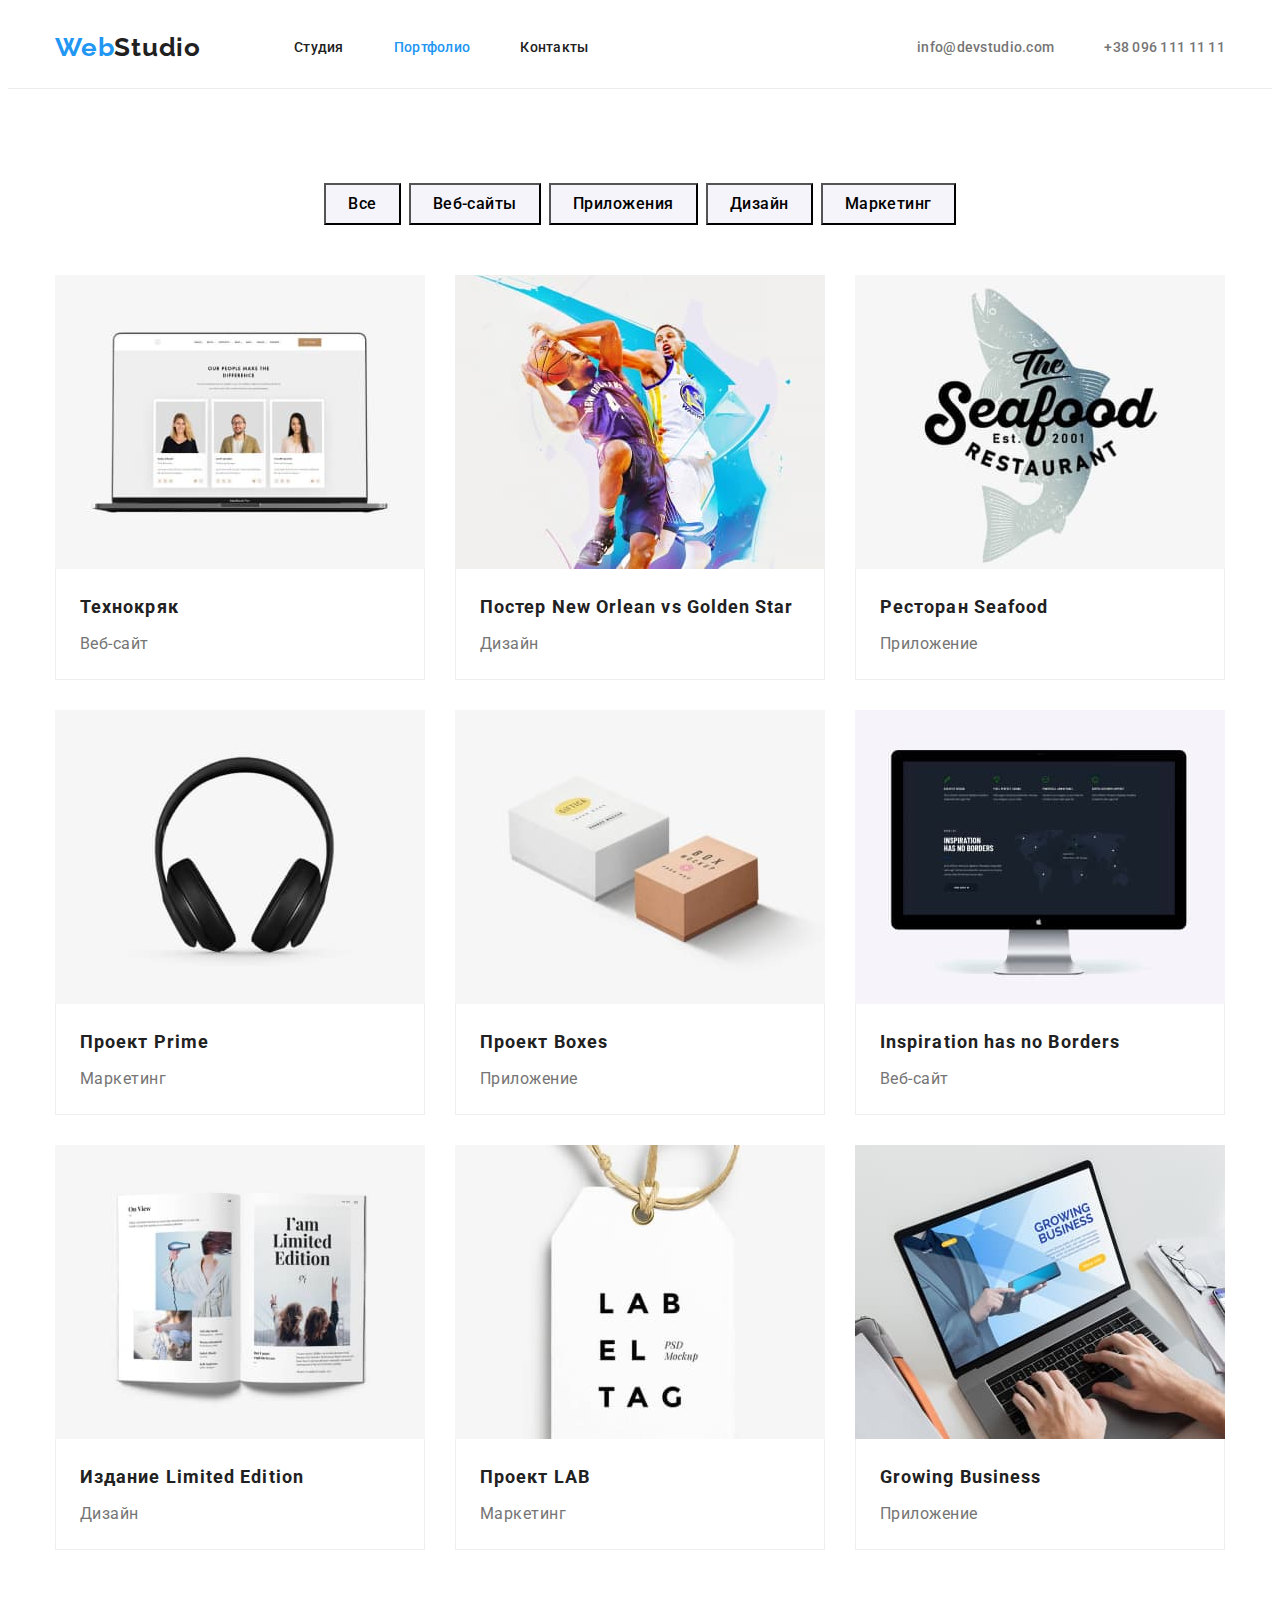
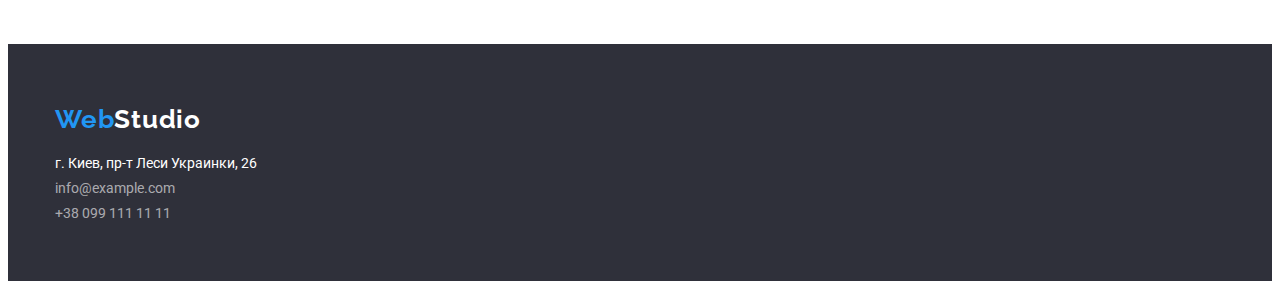
==== portfolio.html @ 58f7d0cd "Start HM4" ====
<!DOCTYPE html>
<html lang="ru">
  <head>
    <meta charset="UTF-8" />
    <meta http-equiv="X-UA-Compatible" content="IE=edge" />
    <meta name="viewport" content="width=device-width, initial-scale=1.0" />
    <title>WebStudio</title>
    <link rel="preconnect" href="https://fonts.googleapis.com" />
    <link rel="preconnect" href="https://fonts.gstatic.com" crossorigin />
    <link
      href="https://fonts.googleapis.com/css2?family=Raleway:wght@700&family=Roboto:wght@400;500;700;900&display=swap"
      rel="stylesheet"
    />
    <link
      rel="stylesheet"
      href="https://cdnjs.cloudflare.com/ajax/libs/modern-normalize/1.1.0/modern-normalize.min.css"
      integrity="sha512-wpPYUAdjBVSE4KJnH1VR1HeZfpl1ub8YT/NKx4PuQ5NmX2tKuGu6U/JRp5y+Y8XG2tV+wKQpNHVUX03MfMFn9Q=="
      crossorigin="anonymous"
      referrerpolicy="no-referrer"
    />
    <link rel="stylesheet" href="./css/ctyle.css" />
  </head>
  <body>
    <!-- Header -->
    <header class="header">
      <div class="container">
        <a class="header-logo link" href=""
          ><span class="logo">Web</span>Studio</a
        >
        <nav class="nav-menu">
          <ul class="nav-list list">
            <li class="nav-item">
              <a class="nav-link link" href="./index.html">Студия</a>
            </li>
            <li class="nav-item">
              <a class="nav-link current link" href="">Портфолио</a>
            </li>
            <li class="nav-item">
              <a class="nav-link link" href="">Контакты</a>
            </li>
          </ul>
        </nav>
        <ul class="nav-list list">
          <li class="nav-item">
            <a class="header-other-nav link" href="mailto:info@devstudio.com"
              >info@devstudio.com</a
            >
          </li>
          <li class="header-contacts">
            <a class="header-other-nav list link" href="tel:+380961111111"
              >+38 096 111 11 11</a
            >
          </li>
        </ul>
      </div>
    </header>
    <!-- Main -->
    <main>
      <!-- Button -->
      <section class="section main-nav">
        <div class="container">
          <h1 class="visually-hidden">Что мы делаем</h1>
          <ul class="filtr-menu list">
            <li class="filtr-item">
              <button class="button current-button" type="button">Все</button>
            </li>
            <li class="filtr-item">
              <button class="button current-button" type="button">
                Веб-сайты
              </button>
            </li>
            <li class="filtr-item">
              <button class="button current-button" type="button">
                Приложения
              </button>
            </li>
            <li class="filtr-item">
              <button class="button current-button" type="button">
                Дизайн
              </button>
            </li>
            <li class="filtr-item">
              <button class="button current-button" type="button">
                Маркетинг
              </button>
            </li>
          </ul>
          <ul class="product-development list">
            <li class="main-informations">
              <img
                class="foto"
                src="./images/noytbyk-1.jpg"
                alt="Ноутбук"
                width="370"
                height="294"
              />
              <div class="container-title">
                <h2 class="product-text">Технокряк</h2>
                <p class="product-description">Веб-сайт</p>
              </div>
            </li>
            <li class="main-informations">
              <img
                class="foto"
                src="./images/basketbol-1.jpg"
                alt="Баскетбол"
                width="370"
                height="294"
              />
              <div class="container-title">
                <h2 class="product-text">
                  Постер <span lang="en"> New Orlean vs Golden Star</span>
                </h2>
                <p class="product-description">Дизайн</p>
              </div>
            </li>
            <li class="main-informations">
              <img
                class="foto"
                src="./images/emblema-1.jpg"
                alt="Емблема"
                width="370"
                height="294"
              />
              <div class="container-title">
                <h2 class="product-text">
                  Ресторан <span lang="en">Seafood</span>
                </h2>
                <p class="product-description">Приложение</p>
              </div>
            </li>
            <li class="main-informations">
              <img
                src="./images/nayshniki-1.jpg"
                alt="Наушники"
                width="370"
                height="294"
              />
              <div class="container-title">
                <h2 class="product-text">
                  Проект <span lang="en">Prime</span>
                </h2>
                <p class="product-description">Маркетинг</p>
              </div>
            </li>
            <li class="main-informations">
              <img
                src="./images/korobki-1.jpg"
                alt="Коробки"
                width="370"
                height="294"
              />
              <div class="container-title">
                <h2 class="product-text">
                  Проект <span lang="en">Boxes</span>
                </h2>
                <p class="product-description">Приложение</p>
              </div>
            </li>
            <li class="main-informations">
              <img
                class=""
                src="./images/monitor-1.jpg"
                alt="Монитор"
                width="370"
                height="294"
              />
              <div class="container-title">
                <h2 class="product-text" lang="en">
                  Inspiration has no Borders
                </h2>
                <p class="product-description">Веб-сайт</p>
              </div>
            </li>
            <li class="main-informations">
              <img
                src="./images/knuzka-1.jpg"
                alt="Книга"
                width="370"
                height="294"
              />
              <div class="container-title">
                <h2 class="product-text">
                  Издание <span lang="en">Limited Edition</span>
                </h2>
                <p class="product-description">Дизайн</p>
              </div>
            </li>
            <li class="main-informations">
              <img
                src="./images/etiketka-1.jpg"
                alt="Бирка"
                width="370"
                height="294"
              />
              <div class="container-title">
                <h2 class="product-text">Проект <span lang="en">LAB</span></h2>
                <p class="product-description">Маркетинг</p>
              </div>
            </li>
            <li class="main-informations">
              <img
                src="./images/robota-1.jpg"
                alt="Рабочее место"
                width="370"
                height="294"
              />
              <div class="container-title">
                <h2 class="product-text" lang="en">Growing Business</h2>
                <p class="product-description">Приложение</p>
              </div>
            </li>
          </ul>
        </div>
      </section>
    </main>
    <!-- Footer -->
    <footer class="information">
      <div class="container">
        <a class="information-logo"><span class="logo">Web</span>Studio</a>
        <address class="informations">
          <ul class="informations-more list">
            <li class="informations-available">
              <a
                class="informations-address footer-accent-color link"
                href="https://goo.gl/maps/JRwkvSi4zXC3icFQ9"
                target="_blank"
                >г. Киев, пр-т Леси Украинки, 26</a
              >
            </li>
            <li class="informations-available">
              <a
                class="informations-mail footer-accent-color link"
                href="mailto:info@example.com"
                >info@example.com</a
              >
            </li>
            <li class="informations-available">
              <a
                class="informations-number footer-accent-color link"
                href="tel:+380991111111"
                >+38 099 111 11 11</a
              >
            </li>
          </ul>
        </address>
      </div>
    </footer>
  </body>
</html>
---- css/ctyle.css ----
*,
*::before,
*::after {
  box-sizing: border-box;
}

:root {
  --background-color: #ffffff;
  --second-background-color: #2f303a;
  --primary-text-color: #757575;
  --second-text-color: rgba(33, 33, 33, 1);
  --others-text-color: rgba(255, 255, 255, 0.6);
  --other-text-color: #ffffff;
  --accent-text-color: #2196f3;
  --third-background-color: #f5f4fa;
  --padding-top: 94px;
  --padding-bottom: 94px;
  --margin-right: 30px;
}

body {
  font-family: "Roboto", sans-serif;
  background-color: var(--background-color);
  color: var(--primary-text-color);
  font-size: 14px;
}

.list {
  list-style: none;
}

.link {
  text-decoration: none;
}

.visually-hidden {
  position: absolute;
  white-space: nowrap;
  width: 1px;
  height: 1px;
  overflow: hidden;
  border: 0;
  padding: 0;
  clip: rect(0 0 0 0);
  clip-path: inset(50%);
  margin: -1px;
}

.nav-link:hover,
.nav-link:focus,
.header-other-nav:hover,
.header-other-nav:focus,
.footer-accent-color:hover,
.footer-accent-color:focus {
  color: var(--accent-text-color);
}

p,
h1,
h2,
h3,
h4,
h5,
h6 {
  margin: 0;
}

ul {
  padding-left: 0;
  margin: 0;
}

img {
  display: block;
  max-width: 100%;
}

.container {
  width: 1200px;
  margin-left: auto;
  margin-right: auto;
  padding-left: 15px;
  padding-right: 15px;
  /* outline: 2px solid red; */
}

.container-position {
  background-color: var(--background-color);
  padding: 30px 32px 30px 32px;
  /* outline: 2px solid teal; */
}

.section {
  padding-top: var(--padding-top);
  padding-bottom: var(--padding-bottom);
  /* outline: 1px solid teal; */
}

/* Header */

.nav-menu {
  margin-left: 93px;
}

.nav-list {
  display: flex;
  margin-left: auto;
}

.header .container {
  display: flex;
  align-items: center;
}

.header {
  border-bottom: 1px solid #ececec;
}

.logo {
  color: var(--accent-text-color);
}

.header-logo {
  padding-top: 24px;
  padding-bottom: 25px;
  color: var(--second-text-color);
  font-family: "Raleway", sans-serif;
  font-style: normal;
  font-weight: 700;
  font-size: 26px;
  line-height: 1.19;
  letter-spacing: 0.03em;
}

.nav-item:not(:last-child) {
  margin-right: 50px;
}

.nav-link,
.header-other-nav {
  color: var(--second-text-color);
  font-weight: 500;
  line-height: 1.14;
  letter-spacing: 0.02em;
}

.header-other-nav {
  color: var(--primary-text-color);
}

.current {
  color: var(--accent-text-color);
}

.nav-link,
.header-other-nav {
  display: block;
  padding-top: 32px;
  padding-bottom: 32px;
}

/* Button */

.button {
  background: var(--third-background-color);
  padding: 6px 22px;
  display: block;
  font-family: inherit;
  cursor: pointer;
  text-align: center;
  font-weight: 500;
  font-size: 16px;
  line-height: 1.63;
  text-align: center;
  letter-spacing: 0.03em;
}

.button:hover,
.button:focus {
  color: #ffffff;
  background-color: var(--accent-text-color);
}

/* .current-button {
  color: var(--accent-text-color);
} */

/* Section 1 */

.primary {
  padding-top: 200px;
  padding-bottom: 200px;
  background-color: rgba(47, 48, 58, 1);
}

.primary-title {
  text-align: center;
  max-width: 696px;
  margin-bottom: 30px;
  color: var(--other-text-color);
  font-weight: 900;
  font-size: 44px;
  line-height: 1.36;
  letter-spacing: 0.06em;
  text-transform: uppercase;
  margin: 0 auto;
  margin-bottom: 30px;
}

.primary-btn {
  display: block;
  margin: 0 auto;
  background-color: #2196f3;
  color: var(--other-text-color);
  cursor: pointer;
  border: none;
  font-weight: 700;
  line-height: 1.88;
  letter-spacing: 0.06em;
}

.primary-btn:hover,
.primary-btn:focus {
  color: var(--other-text-color);
  background-color: #188ce8;
}

/* Section 2 */

.benefits-list {
  display: flex;
  /* margin-right: calc(-1 * var(--margin-right)); */
}

/* .benefits-item {
  flex-basis: calc((100% - 90px) / 4);
  margin-right: var(--margin-right);
} */

.benefits-item:not(:last-child) {
  margin-right: 30px;
}

.benefits-company {
  margin-bottom: 10px;
  color: var(--second-text-color);
  font-weight: 700;
  font-size: 14px;
  line-height: 1.14;
  letter-spacing: 0.03em;
  text-transform: uppercase;
}

.benefits-description {
  max-width: 270px;
  color: var(--primary-text-color);
  line-height: 1.71;
  letter-spacing: 0.03em;
}

/* Section 3 */

.product {
  padding-top: 0;
}

.product-device {
  display: flex;
}

.product-pic {
  display: flex;
  justify-content: space-around;
}

.product-pic:not(:last-child) {
  margin-right: 30px;
}

.product-our,
.about-team {
  margin-bottom: 50px;
  color: var(--second-text-color);
  font-weight: 700;
  font-size: 36px;
  line-height: 1.16;
  text-align: center;
  letter-spacing: 0.03em;
}

/* Section 4 */
.about {
  background-color: var(--third-background-color);
}

.about-content {
  display: flex;
}

.about-people {
  overflow: hidden;
  background-color: rgba(245, 244, 250, 1);
  border-radius: 0px 0px 4px 4px;
}

.about-people:not(:last-child) {
  margin-right: var(--margin-right);
}

.about-name {
  min-width: 154px;
  text-align: center;
  color: var(--second-text-color);
  font-weight: 500;
  font-size: 16px;
  line-height: 1.18;
  letter-spacing: 0.03em;
}

.about-position {
  min-width: 150px;
  margin-top: 10px;
  text-align: center;
  color: var(--primary-text-color);
  font-weight: 500;
  font-size: 16px;
  line-height: 1.18;
  letter-spacing: 0.03em;
}

/* Portfolio */

.container-title {
  padding: 20px 24px;
  border-left: 1px solid #eeeeee;
  border-right: 1px solid #eeeeee;
  border-bottom: 1px solid #eeeeee;
}

.filtr-item:not(:last-child) {
  margin-right: 8px;
}

/* .filtr-menu .filtr-item + .filtr-item {
  margin-left: 8px;
} */

.filtr-menu {
  justify-content: center;
  display: flex;
  margin-bottom: 50px;
  /* outline: 2px solid green; */
}

.product-development {
  display: flex;
  flex-wrap: wrap;
  margin-left: -30px;
  margin-bottom: -30px;

  /* outline: 2px solid yellow; */
}

.main-informations {
  width: calc(100% / 3 - 30px);
  margin-left: 30px;
  margin-bottom: 30px;
  /* flex-shrink: 1; */
}

.product-text {
  margin-bottom: 4px;
  color: var(--second-text-color);
  font-weight: 700;
  font-size: 18px;
  line-height: 2;
  letter-spacing: 0.06em;
}

.product-description {
  color: var(--primary-text-color);
  font-size: 16px;
  line-height: 1.88;
  letter-spacing: 0.03em;
}

/* Footer */

.information {
  background-color: var(--second-background-color);
}

.information {
  padding-top: 60px;
  padding-bottom: 60px;
}

.information-logo {
  cursor: pointer;
  display: block;
  margin-bottom: 20px;
  color: var(--other-text-color);
  font-family: "Raleway", sans-serif;
  font-weight: 700;
  font-size: 26px;
  line-height: 1.19;
  letter-spacing: 0.03em;
}

.informations-address {
  margin-top: 20px;
  color: var(--other-text-color);
  font-style: normal;
}

.informations-available:not(:first-child) {
  margin-top: 9px;
}

/* .informations-available {
  margin-top: 9px;
} */

.informations-mail,
.informations-number {
  display: block;
  color: var(--others-text-color);
  font-style: normal;
}
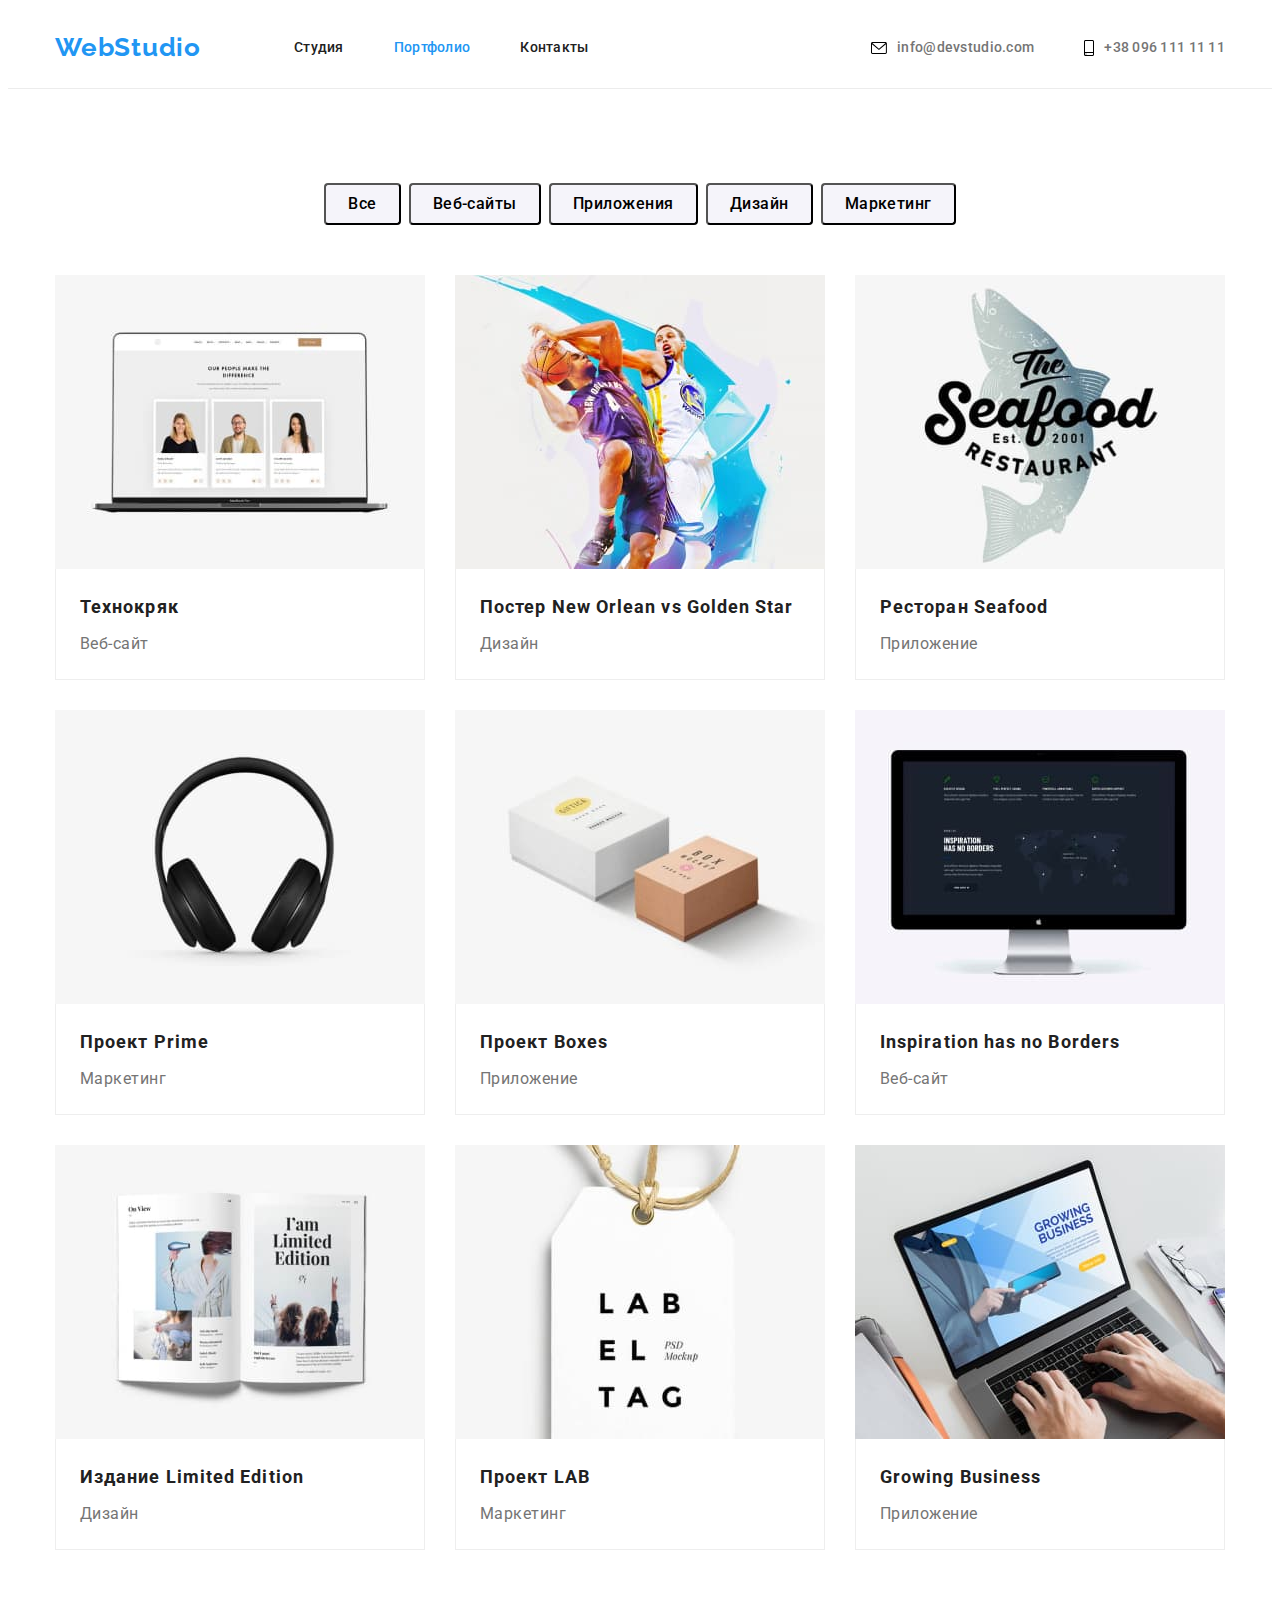
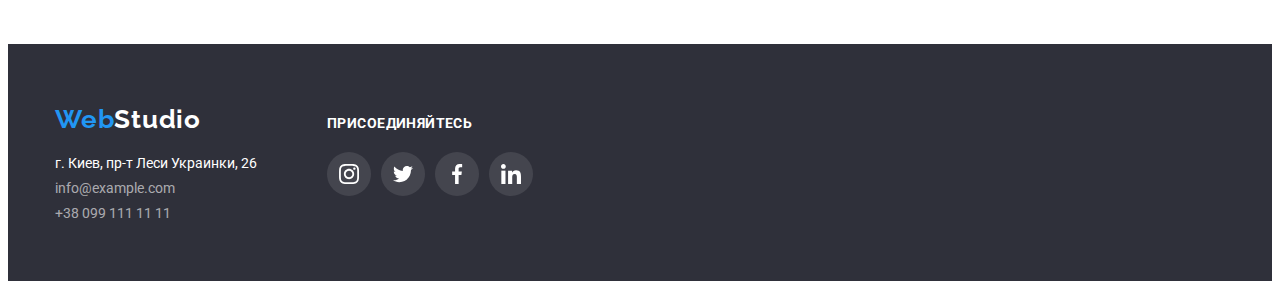
==== commit 8f321e58: "FinishHM4" ====
--- a/portfolio.html
+++ b/portfolio.html
@@ -24,13 +24,13 @@
     <!-- Header -->
     <header class="header">
       <div class="container">
-        <a class="header-logo link" href=""
+        <a class="header-logo current link" href=""
           ><span class="logo">Web</span>Studio</a
         >
         <nav class="nav-menu">
           <ul class="nav-list list">
             <li class="nav-item">
-              <a class="nav-link link" href="./index.html">Студия</a>
+              <a class="nav-link link" href="/index.html">Студия</a>
             </li>
             <li class="nav-item">
               <a class="nav-link current link" href="">Портфолио</a>
@@ -42,12 +42,23 @@
         </nav>
         <ul class="nav-list list">
           <li class="nav-item">
-            <a class="header-other-nav link" href="mailto:info@devstudio.com"
-              >info@devstudio.com</a
+            <a class="header-other-nav link" href="mailto:info@devstudio.com">
+              <svg class="header-svg" width="16px" height="12px">
+                <use
+                  class="header-svg-envelope"
+                  href="./images/icons.svg#icon-envelope"
+                ></use>
+              </svg>
+              info@devstudio.com</a
             >
           </li>
           <li class="header-contacts">
-            <a class="header-other-nav list link" href="tel:+380961111111"
+            <a class="header-other-nav list link" href="tel:+380961111111">
+              <svg class="header-svg" width="10px" height="16px">
+                <use
+                  class="header-svg-envelope"
+                  href="./images/icons.svg#icon-smartphone"
+                ></use></svg
               >+38 096 111 11 11</a
             >
           </li>
@@ -217,33 +228,100 @@
     <!-- Footer -->
     <footer class="information">
       <div class="container">
-        <a class="information-logo"><span class="logo">Web</span>Studio</a>
-        <address class="informations">
-          <ul class="informations-more list">
-            <li class="informations-available">
+        <div class="container-adress">
+          <a class="information-logo"><span class="logo">Web</span>Studio</a>
+          <address class="informations">
+            <ul class="informations-more list">
+              <li class="informations-available">
+                <a
+                  class="informations-address footer-accent-color link"
+                  href="https://goo.gl/maps/JRwkvSi4zXC3icFQ9"
+                  target="_blank"
+                  >г. Киев, пр-т Леси Украинки, 26</a
+                >
+              </li>
+              <li class="informations-available">
+                <a
+                  class="informations-mail footer-accent-color link"
+                  href="mailto:info@example.com"
+                  >info@example.com</a
+                >
+              </li>
+              <li class="informations-available">
+                <a
+                  class="informations-number footer-accent-color link"
+                  href="tel:+380991111111"
+                  >+38 099 111 11 11</a
+                >
+              </li>
+            </ul>
+          </address>
+        </div>
+        <div class="container-footer">
+          <h2 class="footer-title">присоединяйтесь</h2>
+          <ul class="footer-list list">
+            <li class="fotter-svg-list">
               <a
-                class="informations-address footer-accent-color link"
-                href="https://goo.gl/maps/JRwkvSi4zXC3icFQ9"
+                class="footer-soc-link"
+                href="https://www.instagram.com/"
                 target="_blank"
-                >г. Киев, пр-т Леси Украинки, 26</a
+                rel="noreferrer noopener"
               >
-            </li>
-            <li class="informations-available">
+                <svg class="footer-svg-icon" width="20px" height="20px">
+                  <use
+                    class="svg-icon"
+                    href="./images/icons.svg#icon-instagram"
+                  ></use>
+                </svg>
+              </a>
+            </li>
+            <li class="fotter-svg-list">
               <a
-                class="informations-mail footer-accent-color link"
-                href="mailto:info@example.com"
-                >info@example.com</a
+                class="footer-soc-link"
+                href="https://twitter.com/"
+                target="_blank"
+                rel="noreferrer noopener"
               >
-            </li>
-            <li class="informations-available">
+                <svg class="footer-svg-icon" width="20px" height="20px">
+                  <use
+                    class="svg-icon"
+                    href="./images/icons.svg#icon-twitter"
+                  ></use>
+                </svg>
+              </a>
+            </li>
+            <li class="fotter-svg-list">
               <a
-                class="informations-number footer-accent-color link"
-                href="tel:+380991111111"
-                >+38 099 111 11 11</a
+                class="footer-soc-link"
+                href="https://www.facebook.com/"
+                target="_blank"
+                rel="noreferrer noopener"
               >
+                <svg class="footer-svg-icon" width="20px" height="20px">
+                  <use
+                    class="svg-icon"
+                    href="./images/icons.svg#icon-facebook"
+                  ></use>
+                </svg>
+              </a>
+            </li>
+            <li class="fotter-svg-list">
+              <a
+                class="footer-soc-link"
+                href="https://www.linkedin.com/"
+                target="_blank"
+                rel="noreferrer noopener"
+              >
+                <svg class="footer-svg-icon" width="20px" height="20px">
+                  <use
+                    class="svg-icon"
+                    href="./images/icons.svg#icon-linkedin"
+                  ></use>
+                </svg>
+              </a>
             </li>
           </ul>
-        </address>
+        </div>
       </div>
     </footer>
   </body>
--- a/css/ctyle.css
+++ b/css/ctyle.css
@@ -13,6 +13,8 @@
   --other-text-color: #ffffff;
   --accent-text-color: #2196f3;
   --third-background-color: #f5f4fa;
+  --color-svg: #afb1b8;
+  --bcg-footer-icon: rgba(255, 255, 255, 0.1);
   --padding-top: 94px;
   --padding-bottom: 94px;
   --margin-right: 30px;
@@ -53,6 +55,7 @@
 .footer-accent-color:hover,
 .footer-accent-color:focus {
   color: var(--accent-text-color);
+  fill: var(--accent-text-color);
 }
 
 p,
@@ -136,6 +139,10 @@
   margin-right: 50px;
 }
 
+/* .nav-item {
+  display: flex;
+} */
+
 .nav-link,
 .header-other-nav {
   color: var(--second-text-color);
@@ -154,14 +161,24 @@
 
 .nav-link,
 .header-other-nav {
-  display: block;
+  align-items: center;
+  display: flex;
   padding-top: 32px;
   padding-bottom: 32px;
 }
 
+.header-svg {
+  margin-right: 10px;
+}
+
+.header-svg-envelope:focus {
+  fill: #188ce8;
+}
+
 /* Button */
 
 .button {
+  border-radius: 4px;
   background: var(--third-background-color);
   padding: 6px 22px;
   display: block;
@@ -175,6 +192,14 @@
   letter-spacing: 0.03em;
 }
 
+.envelope-icon {
+  text-align: center;
+  display: flex;
+  align-items: center;
+  justify-content: center;
+  margin-right: 10px;
+}
+
 .button:hover,
 .button:focus {
   color: #ffffff;
@@ -188,9 +213,10 @@
 /* Section 1 */
 
 .primary {
-  padding-top: 200px;
-  padding-bottom: 200px;
-  background-color: rgba(47, 48, 58, 1);
+  background-color: var(--second-background-color);
+  background-image: url(../images/bcg-fon.jpg);
+  max-width: 1600px;
+  margin: 0 auto;
 }
 
 .primary-title {
@@ -237,11 +263,26 @@
   margin-right: var(--margin-right);
 } */
 
+/* .benefits-icon:hover,
+.benefits-icon:focus {
+  stroke: #2196f3;
+} */
+
 .benefits-item:not(:last-child) {
   margin-right: 30px;
 }
 
+.container-sections-two {
+  display: flex;
+  width: 270px;
+  height: 120px;
+  background-color: var(--third-background-color);
+  align-items: center;
+  justify-content: center;
+}
+
 .benefits-company {
+  padding-top: 30px;
   margin-bottom: 10px;
   color: var(--second-text-color);
   font-weight: 700;
@@ -289,15 +330,49 @@
 }
 
 /* Section 4 */
+
 .about {
   background-color: var(--third-background-color);
 }
 
+.social-media {
+  display: flex;
+  margin-top: 16px;
+  justify-content: center;
+}
+
+.social-media-icon {
+  width: 44px;
+  height: 44px;
+  border-radius: 50%;
+  cursor: pointer;
+  display: flex;
+  justify-content: center;
+  align-items: center;
+  margin-right: 10px;
+  color: #afb1b8;
+}
+
+.social-svg {
+  fill: var(--color-svg);
+}
+
+.social-media-icon:focus,
+.social-media-icon:hover {
+  background-color: var(--accent-text-color);
+}
+
+.social-media-icon:hover .social-svg {
+  fill: var(--background-color);
+}
+
 .about-content {
   display: flex;
 }
 
 .about-people {
+  box-shadow: 0px 1px 3px rgba(0, 0, 0, 0.12), 0px 1px 1px rgba(0, 0, 0, 0.14),
+    0px 2px 1px rgba(0, 0, 0, 0.2);
   overflow: hidden;
   background-color: rgba(245, 244, 250, 1);
   border-radius: 0px 0px 4px 4px;
@@ -326,6 +401,57 @@
   font-size: 16px;
   line-height: 1.18;
   letter-spacing: 0.03em;
+}
+
+/* -----------------------Section 5----------------------- */
+
+.clients {
+  margin: 0 auto;
+}
+
+.regular-clients {
+  font-weight: bold;
+  font-size: 36px;
+  line-height: 1.16;
+  text-align: center;
+  letter-spacing: 0.03em;
+  color: #212121;
+}
+
+.logo-company {
+  display: flex;
+  flex-wrap: wrap;
+}
+
+.logo-company-icon {
+  cursor: pointer;
+  width: 170px;
+  height: 92px;
+  border-right: 1px solid var(--color-svg);
+  border-top: 1px solid var(--color-svg);
+  border-bottom: 1px solid var(--color-svg);
+  border-left: 1px solid var(--color-svg);
+  border-radius: 4px;
+  fill: var(--accent-text-color);
+}
+
+.logo-company-svg {
+  width: 106px;
+  height: 60px;
+  margin: 16px 32px;
+  fill: currentColor;
+
+  /* outline: 1px solid green; */
+}
+
+.logo-company-icon:not(:last-child) {
+  margin-right: 30px;
+}
+
+.logo-company-icon:focus,
+.logo-company-icon:hover {
+  color: var(--accent-text-color);
+  border-color: var(--accent-text-color);
 }
 
 /* Portfolio */
@@ -362,10 +488,17 @@
 }
 
 .main-informations {
+  cursor: pointer;
   width: calc(100% / 3 - 30px);
   margin-left: 30px;
   margin-bottom: 30px;
   /* flex-shrink: 1; */
+}
+
+.main-informations:hover,
+.main-informations:focus {
+  box-shadow: 0px 1px 1px rgba(0, 0, 0, 0.12), 0px 4px 4px rgba(0, 0, 0, 0.06),
+    1px 4px 6px rgba(0, 0, 0, 0.16);
 }
 
 .product-text {
@@ -427,3 +560,59 @@
   color: var(--others-text-color);
   font-style: normal;
 }
+
+.footer-title {
+  font-weight: 700;
+  font-size: 14px;
+  line-height: 1.14;
+  letter-spacing: 0.03em;
+  text-transform: uppercase;
+  color: var(--other-text-color);
+}
+
+/* .information .container {
+  display: flex;
+} */
+
+.footer-list {
+  display: flex;
+}
+
+.fotter-svg-list {
+  margin-top: 20px;
+  cursor: pointer;
+  display: flex;
+  width: 44px;
+  height: 44px;
+  border-radius: 50%;
+  background-color: var(--bcg-footer-icon);
+}
+
+.footer-soc-link {
+  display: flex;
+  justify-content: center;
+  align-items: center;
+  margin: 0 auto;
+}
+
+.footer-svg-icon {
+  fill: var(--background-color);
+}
+
+.fotter-svg-list:hover,
+.fotter-svg-list:focus {
+  background-color: var(--accent-text-color);
+}
+
+.fotter-svg-list + .fotter-svg-list {
+  margin-left: 10px;
+}
+
+.information .container {
+  display: flex;
+}
+
+.container-footer {
+  margin-top: 12px;
+  margin-left: 70px;
+}
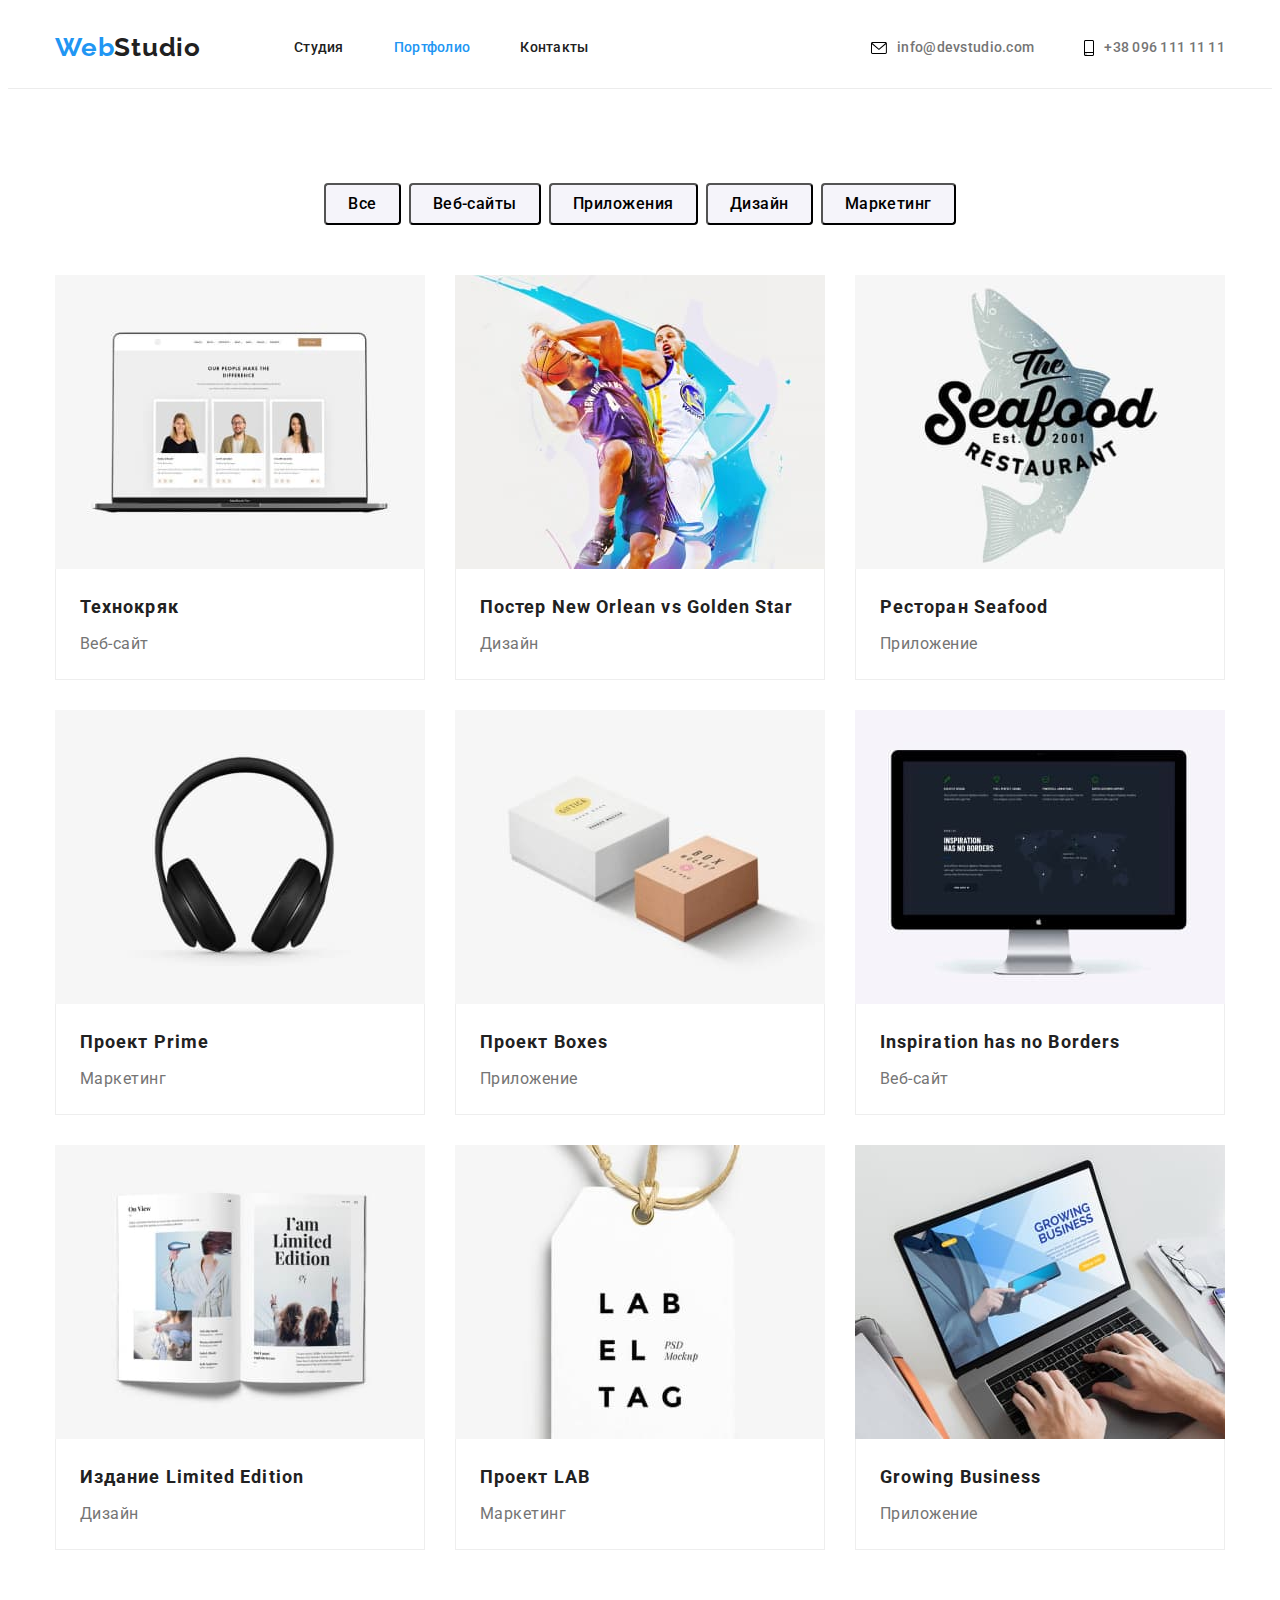
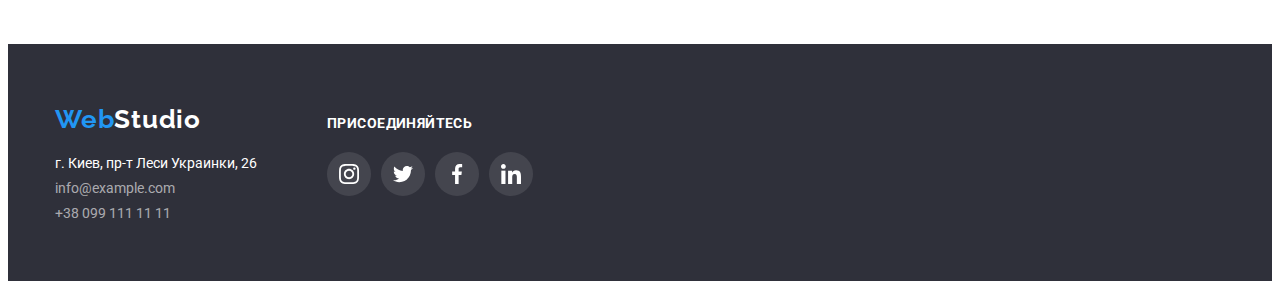
==== commit bf23848b: "logo" ====
--- a/portfolio.html
+++ b/portfolio.html
@@ -24,7 +24,7 @@
     <!-- Header -->
     <header class="header">
       <div class="container">
-        <a class="header-logo current link" href=""
+        <a class="header-logo link" href=""
           ><span class="logo">Web</span>Studio</a
         >
         <nav class="nav-menu">
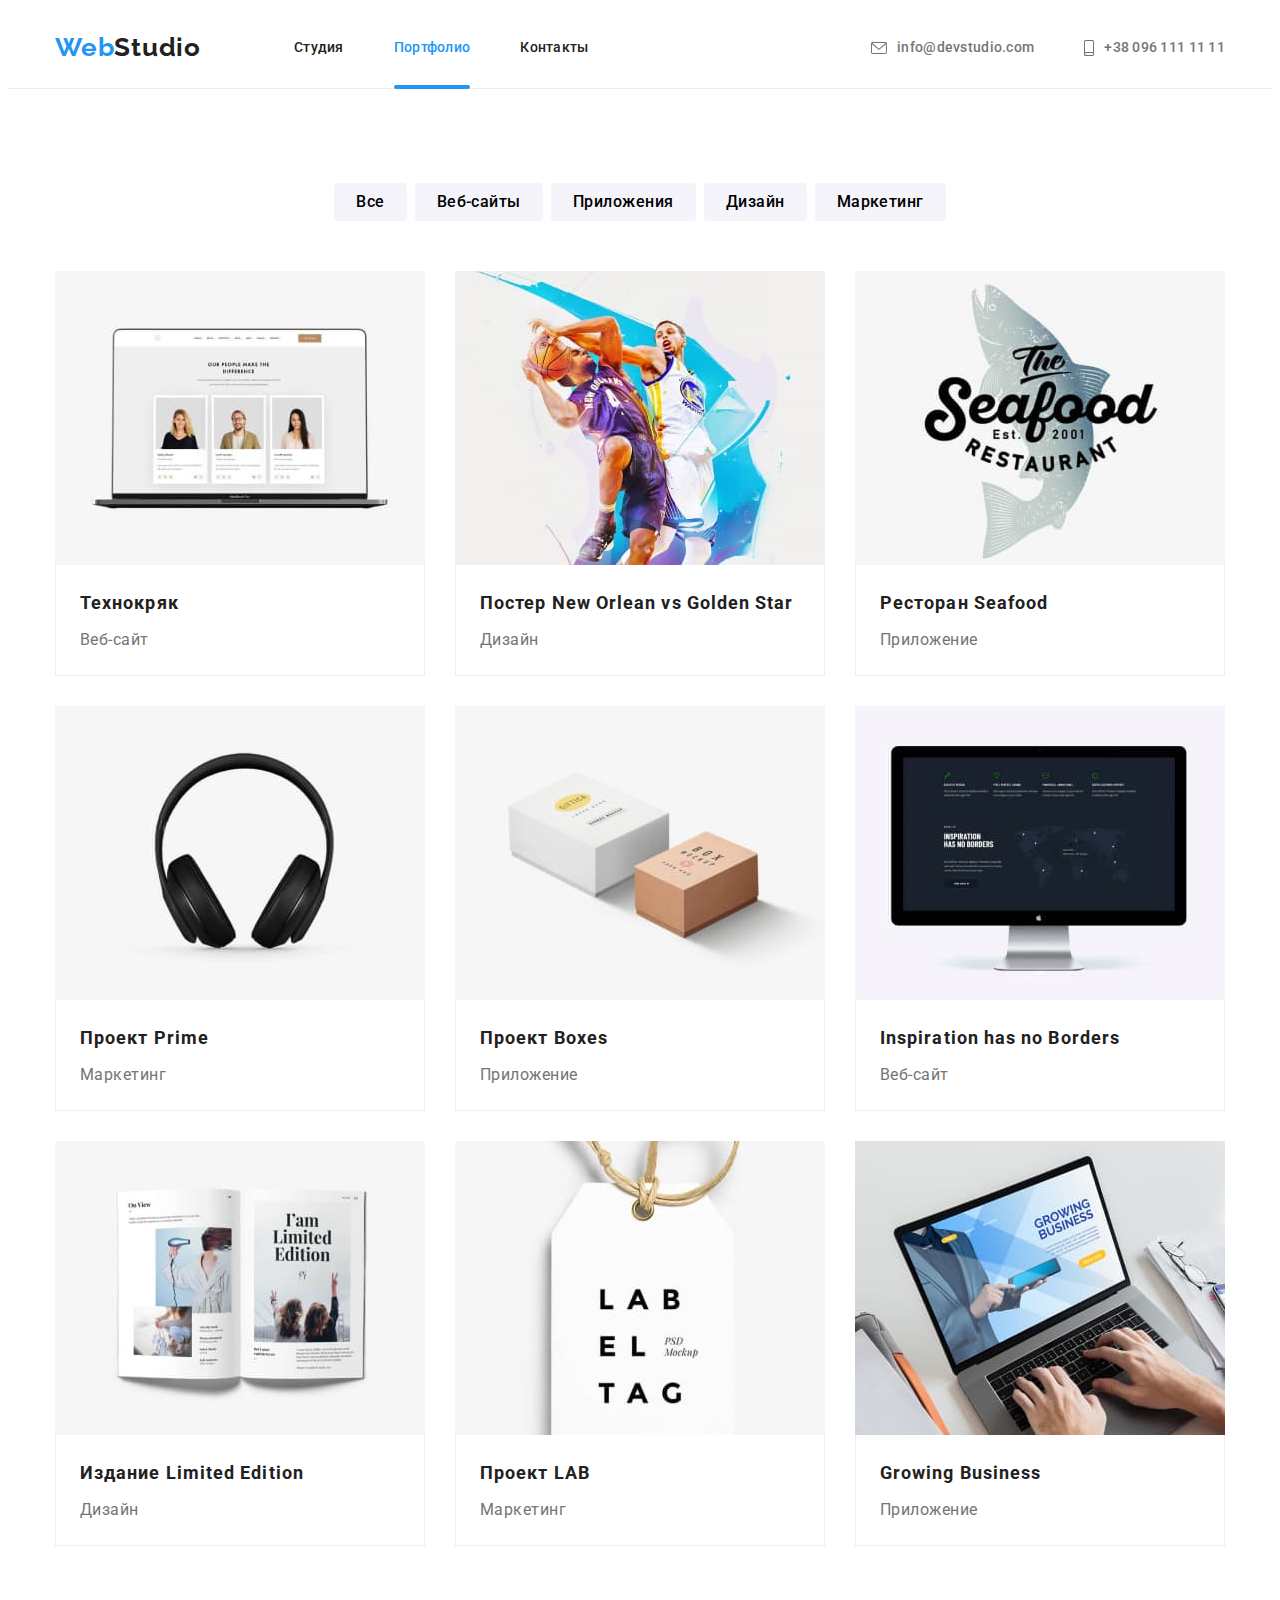
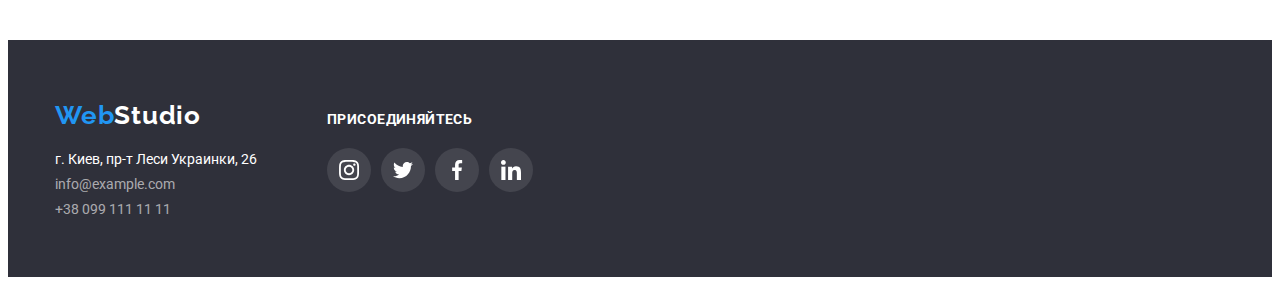
==== commit e11ead9b: "Main.Done" ====
--- a/portfolio.html
+++ b/portfolio.html
@@ -30,7 +30,7 @@
         <nav class="nav-menu">
           <ul class="nav-list list">
             <li class="nav-item">
-              <a class="nav-link link" href="/index.html">Студия</a>
+              <a class="nav-link link" href="./index.html">Студия</a>
             </li>
             <li class="nav-item">
               <a class="nav-link current link" href="">Портфолио</a>
@@ -52,7 +52,7 @@
               info@devstudio.com</a
             >
           </li>
-          <li class="header-contacts">
+          <li class="nav-item">
             <a class="header-other-nav list link" href="tel:+380961111111">
               <svg class="header-svg" width="10px" height="16px">
                 <use
--- a/css/ctyle.css
+++ b/css/ctyle.css
@@ -15,6 +15,7 @@
   --third-background-color: #f5f4fa;
   --color-svg: #afb1b8;
   --bcg-footer-icon: rgba(255, 255, 255, 0.1);
+  --bcg-product-pic: rgba(47, 48, 58, 0.8);
   --padding-top: 94px;
   --padding-bottom: 94px;
   --margin-right: 30px;
@@ -135,13 +136,22 @@
   letter-spacing: 0.03em;
 }
 
+.wrap-logo {
+  position: relative;
+}
+
+.header-logo {
+  display: block;
+  height: 100%;
+}
+
 .nav-item:not(:last-child) {
   margin-right: 50px;
 }
 
-/* .nav-item {
-  display: flex;
-} */
+.nav-item {
+  position: relative;
+}
 
 .nav-link,
 .header-other-nav {
@@ -155,6 +165,28 @@
   color: var(--primary-text-color);
 }
 
+.header-other-nav::after,
+.header-logo::after {
+  content: "";
+  position: absolute;
+  width: 100%;
+  height: 4px;
+  background-color: var(--accent-text-color);
+  bottom: -1px;
+  left: 0;
+  opacity: 0;
+  border-radius: 2px;
+  transform: scaleX(0);
+  transition: 250ms cubic-bezier(0.4, 0, 0.2, 1);
+  transform-origin: right bottom;
+}
+
+.header-other-nav:hover::after,
+.header-logo:hover::after {
+  opacity: 1;
+  transform: scaleX(1);
+}
+
 .current {
   color: var(--accent-text-color);
 }
@@ -169,10 +201,23 @@
 
 .header-svg {
   margin-right: 10px;
-}
-
-.header-svg-envelope:focus {
-  fill: #188ce8;
+  fill: currentColor;
+}
+
+.nav-link::after {
+  content: "";
+  position: absolute;
+  width: 100%;
+  height: 4px;
+  background-color: var(--accent-text-color);
+  bottom: -1px;
+  left: 0;
+  opacity: 0;
+  border-radius: 2px;
+}
+
+.nav-link.current::after {
+  opacity: 1;
 }
 
 /* Button */
@@ -190,6 +235,7 @@
   line-height: 1.63;
   text-align: center;
   letter-spacing: 0.03em;
+  border: none;
 }
 
 .envelope-icon {
@@ -204,6 +250,8 @@
 .button:focus {
   color: #ffffff;
   background-color: var(--accent-text-color);
+  box-shadow: 0px 3px 1px rgba(0, 0, 0, 0.1), 0px 1px 2px rgba(0, 0, 0, 0.08),
+    0px 2px 2px rgba(0, 0, 0, 0.12);
 }
 
 /* .current-button {
@@ -214,9 +262,15 @@
 
 .primary {
   background-color: var(--second-background-color);
-  background-image: url(../images/bcg-fon.jpg);
+  background-image: linear-gradient(
+      rgba(47, 48, 58, 0.4),
+      rgba(47, 48, 58, 0.4)
+    ),
+    url(../images/bcg-fon.jpg);
   max-width: 1600px;
   margin: 0 auto;
+  padding-top: 200px;
+  padding-bottom: 200px;
 }
 
 .primary-title {
@@ -243,6 +297,8 @@
   font-weight: 700;
   line-height: 1.88;
   letter-spacing: 0.06em;
+
+  transition: background-clor 250ms cubic-bezier(0.4, 0, 0.2, 1);
 }
 
 .primary-btn:hover,
@@ -316,6 +372,27 @@
 
 .product-pic:not(:last-child) {
   margin-right: 30px;
+}
+
+.wrap-produc-pic {
+  position: relative;
+}
+
+.product-pic-title {
+  position: absolute;
+  bottom: 0;
+  left: 0;
+  display: flex;
+  justify-content: center;
+  align-items: center;
+  font-weight: 700;
+  font-size: 14px;
+  line-height: 1.14;
+  letter-spacing: 0.03em;
+  text-transform: uppercase;
+  background-color: var(--bcg-product-pic);
+  width: 100%;
+  height: 70px;
 }
 
 .product-our,
@@ -349,17 +426,34 @@
   display: flex;
   justify-content: center;
   align-items: center;
+  color: #afb1b8;
+
+  transition: background-color 250ms cubic-bezier(0.4, 0, 0.2, 1),
+    fill 250ms cubic-bezier(0.4, 0, 0.2, 1),
+    transform 250ms cubic-bezier(0.4, 0, 0.2, 1);
+}
+
+.social-link {
+  display: flex;
+  width: 100%;
+  height: 100%;
+  justify-content: center;
+  align-items: center;
+}
+
+.social-media-icon:not(:last-child) {
   margin-right: 10px;
-  color: #afb1b8;
 }
 
 .social-svg {
   fill: var(--color-svg);
+  transform: rotate(0);
 }
 
 .social-media-icon:focus,
 .social-media-icon:hover {
   background-color: var(--accent-text-color);
+  transform: rotate(360deg);
 }
 
 .social-media-icon:hover .social-svg {
@@ -418,13 +512,19 @@
   color: #212121;
 }
 
+.link-logo-company {
+  color: var(--color-svg);
+}
+
 .logo-company {
   display: flex;
   flex-wrap: wrap;
 }
 
 .logo-company-icon {
-  cursor: pointer;
+  display: flex;
+  justify-content: center;
+  align-items: center;
   width: 170px;
   height: 92px;
   border-right: 1px solid var(--color-svg);
@@ -432,16 +532,16 @@
   border-bottom: 1px solid var(--color-svg);
   border-left: 1px solid var(--color-svg);
   border-radius: 4px;
-  fill: var(--accent-text-color);
+  cursor: pointer;
+
+  transition: border-color 250ms cubic-bezier(0.4, 0, 0.2, 1) 250ms;
 }
 
 .logo-company-svg {
   width: 106px;
   height: 60px;
-  margin: 16px 32px;
   fill: currentColor;
-
-  /* outline: 1px solid green; */
+  transition: fill 250ms cubic-bezier(0.4, 0, 0.2, 1);
 }
 
 .logo-company-icon:not(:last-child) {
@@ -450,8 +550,12 @@
 
 .logo-company-icon:focus,
 .logo-company-icon:hover {
-  color: var(--accent-text-color);
   border-color: var(--accent-text-color);
+}
+
+.logo-company-icon:focus .logo-company-svg,
+.logo-company-icon:hover .logo-company-svg {
+  fill: var(--accent-text-color);
 }
 
 /* Portfolio */
@@ -570,38 +674,47 @@
   color: var(--other-text-color);
 }
 
-/* .information .container {
-  display: flex;
-} */
+.information .container {
+  display: flex;
+  align-items: baseline;
+}
 
 .footer-list {
   display: flex;
 }
 
 .fotter-svg-list {
-  margin-top: 20px;
   cursor: pointer;
   display: flex;
   width: 44px;
   height: 44px;
   border-radius: 50%;
   background-color: var(--bcg-footer-icon);
+  transform: rotate(0);
+  transition: background-color 250ms cubic-bezier(0.4, 0, 0.2, 1),
+    transform 250ms cubic-bezier(0.4, 0, 0.2, 1);
+}
+
+.footer-list {
+  margin-top: 20px;
 }
 
 .footer-soc-link {
   display: flex;
   justify-content: center;
   align-items: center;
-  margin: 0 auto;
+  flex-grow: 1;
 }
 
 .footer-svg-icon {
   fill: var(--background-color);
+  transform: rotate(0);
 }
 
 .fotter-svg-list:hover,
 .fotter-svg-list:focus {
   background-color: var(--accent-text-color);
+  transform: rotate(-360deg);
 }
 
 .fotter-svg-list + .fotter-svg-list {
@@ -613,6 +726,33 @@
 }
 
 .container-footer {
-  margin-top: 12px;
   margin-left: 70px;
 }
+
+/* -----------------Test_____________
+
+.benefits-item::before {
+  content: "";
+  display: block;
+  width: 270px;
+  height: 120px;
+  background-color: var(--third-background-color);
+  background-repeat: no-repeat;
+  background-position: center;
+}
+
+.benefits-item:nth-child(1)::before {
+  background-image: url(../images/1.svg);
+}
+
+.benefits-item:nth-child(2)::before {
+  background-image: url(../images/2.svg);
+}
+
+.benefits-item:nth-child(3)::before {
+  background-image: url(../images/3.svg);
+}
+
+.benefits-item:nth-child(4)::before {
+  background-image: url(../images/4.svg);
+} */
